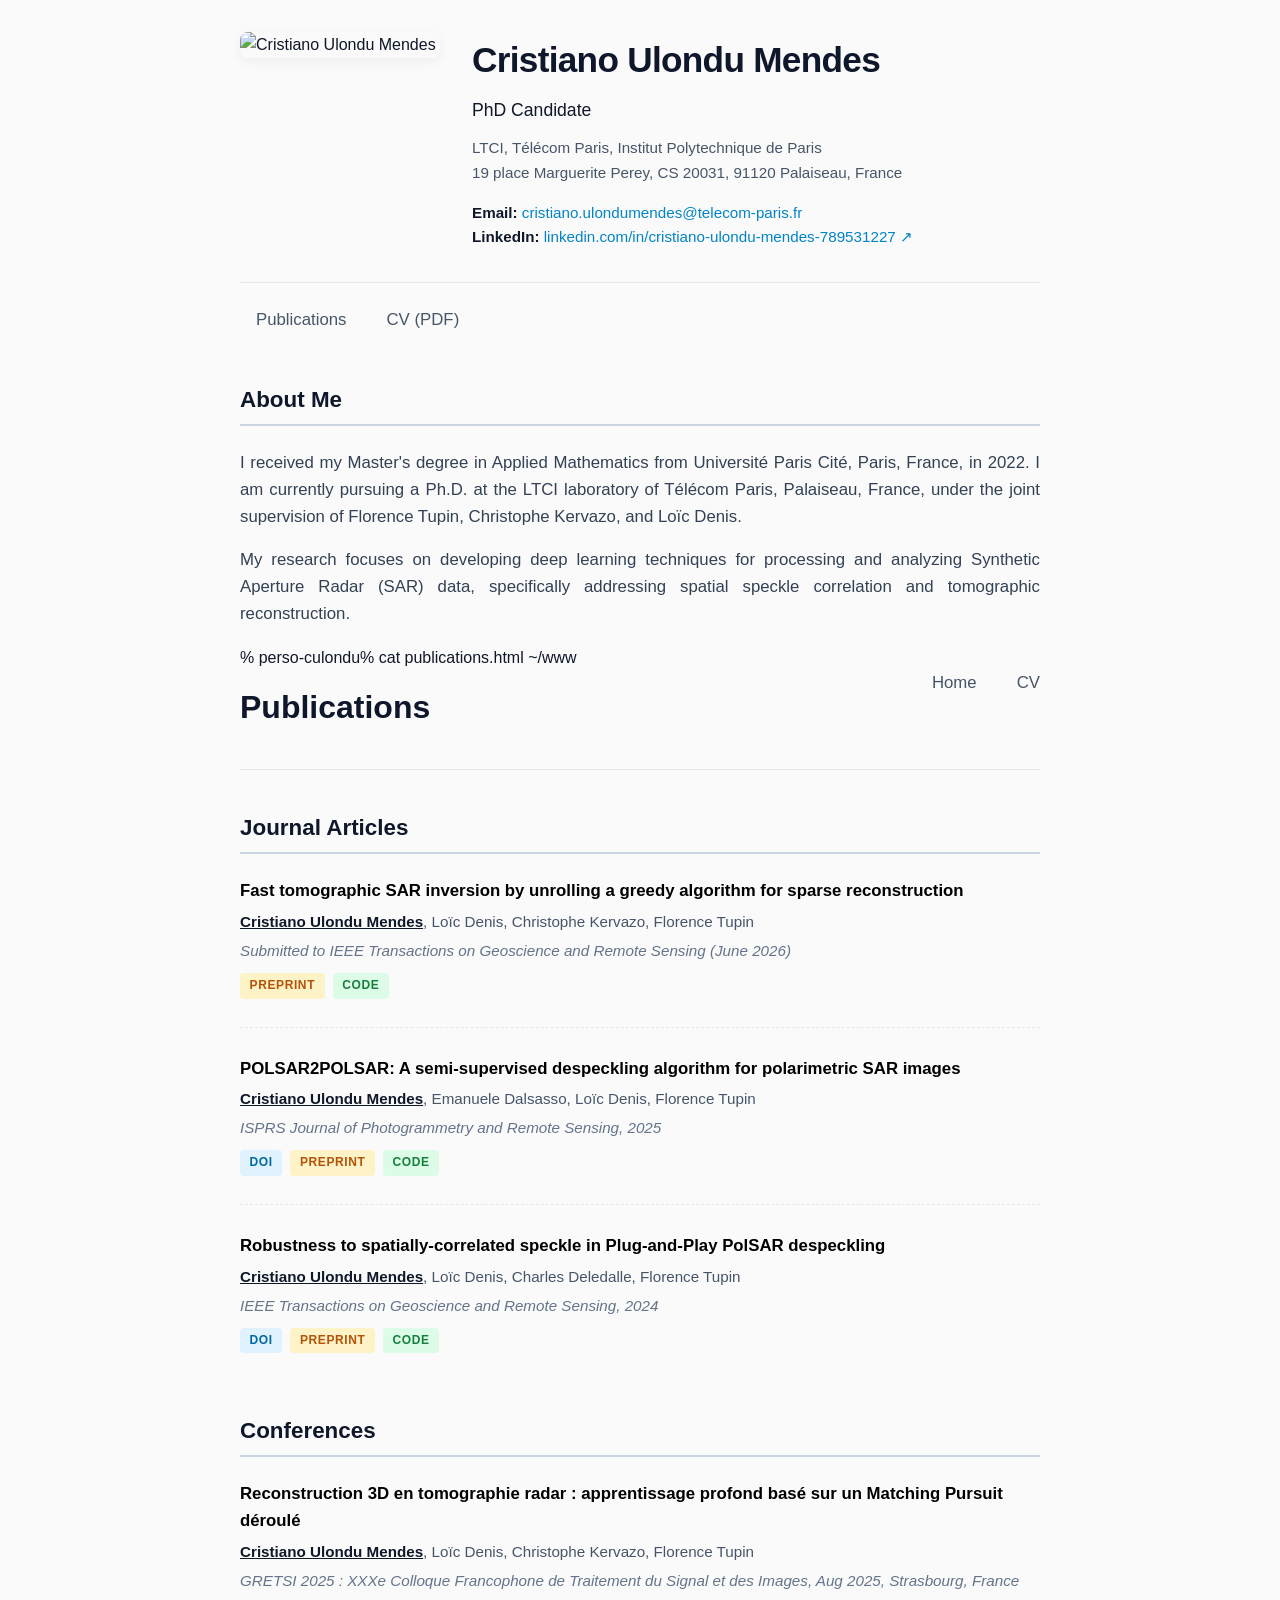
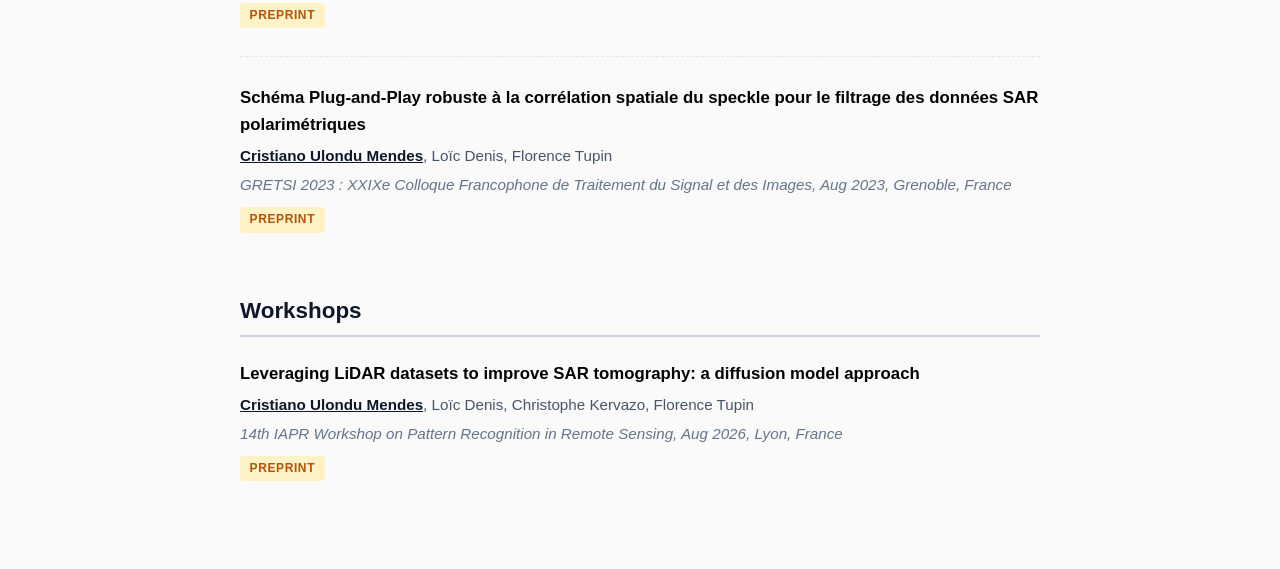
==== publications.html @ d26ce8ee "Create publications.html for academic profile This file contains the HTML structure for the publicat" ====
<!DOCTYPE html>
<html lang="en">
<head>
  <meta charset="UTF-8">
  <meta name="viewport" content="width=device-width, initial-scale=1.0">
  <title>Cristiano Ulondu Mendes – PhD Candidate</title>
  <style>
    /* Modern Academic Minimalist Style */
    :root {
      --primary-color: #0f172a; /* Deep slate */
      --text-muted: #475569;
      --border-color: #e2e8f0;
    }

    body {
      font-family: -apple-system, BlinkMacSystemFont, "Segoe UI", Roboto, Helvetica, Arial, sans-serif;
      color: var(--primary-color);
      line-height: 1.6;
      max-width: 800px;
      margin: 0 auto;
      padding: 2rem 1rem;
      background-color: #fafafa;
    }

    /* Professional Grid Header */
    .profile-header {
      display: grid;
      grid-template-columns: 200px 1fr;
      gap: 2rem;
      align-items: start;
      border-bottom: 1px solid var(--border-color);
      padding-bottom: 2rem;
      margin-bottom: 1.5rem;
    }

    .profile-photo {
      width: 100%;
      max-width: 200px;
      height: auto;
      border-radius: 8px;
      box-shadow: 0 4px 12px rgba(0, 0, 0, 0.05);
    }

    .profile-info h1 {
      font-size: 2.2rem;
      margin: 0 0 0.5rem 0;
      font-weight: 700;
      letter-spacing: -0.02em;
    }

    .profile-info .title {
      font-size: 1.1rem;
      font-weight: 500;
      color: var(--primary-color);
      margin: 0 0 0.75rem 0;
    }

    .profile-info .affiliation {
      color: var(--text-muted);
      font-size: 0.95rem;
      margin: 0 0 1rem 0;
    }

    .profile-info .contact {
      font-size: 0.95rem;
      margin: 0;
    }

    .profile-info .contact a {
      color: #0284c7;
      text-decoration: none;
    }

    .profile-info .contact a:hover {
      text-decoration: underline;
    }

    /* Shared Navigation Structure */
    nav {
      display: flex;
      gap: 1.5rem;
      margin-bottom: 3rem;
    }

    nav a {
      color: var(--text-muted);
      text-decoration: none;
      font-weight: 500;
      font-size: 1.05rem;
    }

    nav a:hover {
      color: var(--primary-color);
      text-decoration: underline;
    }

    /* Content Sections */
    section h2 {
      font-size: 1.4rem;
      border-bottom: 2px solid #cbd5e1;
      padding-bottom: 0.4rem;
      margin-top: 0;
      margin-bottom: 1rem;
      color: var(--primary-color);
    }

    section p {
      color: #334155;
      font-size: 1.05rem;
      text-align: justify;
    }

    /* Responsive adjustments for smaller screens */
    @media (max-width: 600px) {
      .profile-header {
        grid-template-columns: 1fr;
        justify-items: center;
        text-align: center;
        gap: 1.5rem;
      }
      
      nav {
        justify-content: center;
      }
    }
  </style>
</head>
<body>

  <header class="profile-header">
    <img src="images/photo_Cristiano.jpg" alt="Cristiano Ulondu Mendes" class="profile-photo">
    
    <div class="profile-info">
      <h1>Cristiano Ulondu Mendes</h1>
      <p class="title">PhD Candidate</p>
      <p class="affiliation">
        LTCI, Télécom Paris, Institut Polytechnique de Paris<br>
        19 place Marguerite Perey, CS 20031, 91120 Palaiseau, France
      </p>
      <p class="contact">
        <strong>Email:</strong> <a href="mailto:cristiano.ulondumendes@telecom-paris.fr">cristiano.ulondumendes@telecom-paris.fr</a><br>
        <strong>LinkedIn:</strong> <a href="www.linkedin.com/in/cristiano-ulondu-mendes-789531227" target="blank" rel="noopener noreferrer">linkedin.com/in/cristiano-ulondu-mendes-789531227 ↗</a>
      </p>
    </div>
  </header>

  <nav>
    <a href="publications.html">Publications</a>
    <a href="cv.pdf" target="_blank">CV (PDF)</a>
  </nav>

  <main>
    <section>
      <h2>About Me</h2>
      <p>
        I received my Master's degree in Applied Mathematics from Université Paris Cité, Paris, France, in 2022. 
        I am currently pursuing a Ph.D. at the LTCI laboratory of Télécom Paris, Palaiseau, France, under the joint supervision of Florence Tupin, Christophe Kervazo, and Loïc Denis.
      </p>
      <p>
        My research focuses on developing deep learning techniques for processing and analyzing Synthetic Aperture Radar (SAR) data, specifically addressing spatial speckle correlation and tomographic reconstruction.
      </p>
    </section>
  </main>

</body>
</html>%                                                                                                                                                                               
perso-culondu% cat publications.html                                                                                                                                             ~/www
<!DOCTYPE html>
<html lang="en">
<head>
  <meta charset="UTF-8">
  <meta name="viewport" content="width=device-width, initial-scale=1.0">
  <title>Publications – Cristiano Ulondu Mendes</title>
  <style>
    /* Modern Academic Minimalist Style */
    :root {
      --primary-color: #0f172a; /* Deep slate */
      --text-muted: #475569;
      --bg-badge-doi: #e0f2fe;
      --text-badge-doi: #0369a1;
      --bg-badge-print: #fef3c7;
      --text-badge-print: #b45309;
      --bg-badge-code: #dcfce7;
      --text-badge-code: #15803d;
    }

    body {
      font-family: -apple-system, BlinkMacSystemFont, "Segoe UI", Roboto, Helvetica, Arial, sans-serif;
      color: var(--primary-color);
      line-height: 1.6;
      max-width: 800px;
      margin: 0 auto;
      padding: 2rem 1rem;
      background-color: #fafafa;
    }

    header {
      border-bottom: 1px solid #e2e8f0;
      padding-bottom: 1.5rem;
      margin-bottom: 2.5rem;
      display: flex;
      justify-content: space-between;
      align-items: center;
    }

    header h1 {
      font-size: 2rem;
      margin: 0;
      font-weight: 700;
    }

    nav a {
      color: var(--text-muted);
      text-decoration: none;
      margin-left: 1rem;
      font-weight: 500;
    }

    nav a:hover {
      color: var(--primary-color);
      text-decoration: underline;
    }

    section h2 {
      font-size: 1.4rem;
      border-bottom: 2px solid #cbd5e1;
      padding-bottom: 0.4rem;
      margin-top: 2rem;
      margin-bottom: 1.5rem;
      color: var(--primary-color);
    }

    .pub-list {
      list-style: none;
      padding: 0;
      margin: 0;
    }

    .pub-item {
      margin-bottom: 1.75rem;
      padding-bottom: 1.75rem;
      border-bottom: 1px dashed #e2e8f0;
    }

    .pub-item:last-child {
      border-bottom: none;
    }

    .pub-title {
      font-size: 1.05rem;
      font-weight: 600;
      color: #000;
      margin-bottom: 0.3rem;
    }

    .pub-authors {
      color: var(--text-muted);
      font-size: 0.95rem;
      margin-bottom: 0.3rem;
    }

    .pub-authors strong {
      color: var(--primary-color);
      text-decoration: underline;
    }

    .pub-venue {
      font-style: italic;
      color: #64748b;
      font-size: 0.95rem;
      margin-bottom: 0.6rem;
    }

    /* Meta Badges Styling */
    .pub-links {
      display: flex;
      gap: 0.5rem;
      flex-wrap: wrap;
      margin-top: 0.5rem;
    }

    .badge {
      display: inline-flex;
      align-items: center;
      padding: 0.2rem 0.6rem;
      border-radius: 4px;
      font-size: 0.75rem;
      font-weight: 600;
      text-decoration: none;
      text-transform: uppercase;
      letter-spacing: 0.05em;
      transition: opacity 0.2s ease;
    }

    .badge:hover {
      opacity: 0.8;
    }

    .badge-doi { background-color: var(--bg-badge-doi); color: var(--text-badge-doi); }
    .badge-preprint { background-color: var(--bg-badge-print); color: var(--text-badge-print); }
    .badge-code { background-color: var(--bg-badge-code); color: var(--text-badge-code); }
  </style>
</head>
<body>

  <header>
    <h1>Publications</h1>
    <nav>
      <a href="index.html">Home</a>
      <a href="cv.pdf">CV</a>
    </nav>
  </header>

  <main>
    <section>
      <h2>Journal Articles</h2>
      <ul class="pub-list">

        <li class="pub-item">
          <div class="pub-title">Fast tomographic SAR inversion by unrolling a greedy algorithm for sparse reconstruction</div>
          <div class="pub-authors"><strong>Cristiano Ulondu Mendes</strong>, Loïc Denis, Christophe Kervazo, Florence Tupin</div>
          <div class="pub-venue">Submitted to IEEE Transactions on Geoscience and Remote Sensing (June 2026)</div>
          <div class="pub-links">
            <a href="https://hal.science/hal-05609504" class="badge badge-preprint">Preprint</a>
            <a href="https://gitlab.telecom-paris.fr/ring/off-grid-tomosar.git" class="badge badge-code">Code</a>
          </div>
        </li>

        <li class="pub-item">
          <div class="pub-title">POLSAR2POLSAR: A semi-supervised despeckling algorithm for polarimetric SAR images</div>
          <div class="pub-authors"><strong>Cristiano Ulondu Mendes</strong>, Emanuele Dalsasso, Loïc Denis, Florence Tupin</div>
          <div class="pub-venue">ISPRS Journal of Photogrammetry and Remote Sensing, 2025</div>
          <div class="pub-links">
            <a href="https://doi.org/10.1016/j.isprsjprs.2025.01.008" class="badge badge-doi">DOI</a>
            <a href="https://hal.science/hal-04683566" class="badge badge-preprint">Preprint</a>
            <a href="https://gitlab.telecom-paris.fr/ring/polsar2polsar" class="badge badge-code">Code</a>
          </div>
        </li>

        <li class="pub-item">
          <div class="pub-title">Robustness to spatially-correlated speckle in Plug-and-Play PolSAR despeckling</div>
          <div class="pub-authors"><strong>Cristiano Ulondu Mendes</strong>, Loïc Denis, Charles Deledalle, Florence Tupin</div>
          <div class="pub-venue">IEEE Transactions on Geoscience and Remote Sensing, 2024</div>
          <div class="pub-links">
            <a href="https://doi.org/10.1109/TGRS.2024.3432180" class="badge badge-doi">DOI</a>
            <a href="https://telecom-paris.hal.science/hal-04159195v2" class="badge badge-preprint">Preprint</a>
            <a href="https://gitlab.telecom-paris.fr/ring/mulog-drunet" class="badge badge-code">Code</a>
          </div>
        </li>

      </ul>
    </section>

    <section>
      <h2>Conferences</h2>
      <ul class="pub-list">

        <li class="pub-item">
          <div class="pub-title">Reconstruction 3D en tomographie radar : apprentissage profond basé sur un Matching Pursuit déroulé</div>
          <div class="pub-authors"><strong>Cristiano Ulondu Mendes</strong>, Loïc Denis, Christophe Kervazo, Florence Tupin</div>
          <div class="pub-venue">GRETSI 2025 : XXXe Colloque Francophone de Traitement du Signal et des Images, Aug 2025, Strasbourg, France</div>
          <div class="pub-links">
            <a href="https://telecom-paris.hal.science/hal-05248424" class="badge badge-preprint">Preprint</a>
          </div>
        </li>
        
        <li class="pub-item">
          <div class="pub-title">Schéma Plug-and-Play robuste à la corrélation spatiale du speckle pour le filtrage des données SAR polarimétriques</div>
          <div class="pub-authors"><strong>Cristiano Ulondu Mendes</strong>, Loïc Denis, Florence Tupin</div>
          <div class="pub-venue">GRETSI 2023 : XXIXe Colloque Francophone de Traitement du Signal et des Images, Aug 2023, Grenoble, France</div>
          <div class="pub-links">
            <a href="https://telecom-paris.hal.science/hal-04152898v1" class="badge badge-preprint">Preprint</a>
          </div>
        </li>

      </ul>
    </section>

  <section>
    <h2>Workshops</h2>
    <ul class="pub-list">

        <li class="pub-item">
          <div class="pub-title">Leveraging LiDAR datasets to improve SAR tomography: a diffusion model approach</div>
          <div class="pub-authors"><strong>Cristiano Ulondu Mendes</strong>, Loïc Denis, Christophe Kervazo, Florence Tupin</div>
          <div class="pub-venue">14th IAPR Workshop on Pattern Recognition in Remote Sensing, Aug 2026, Lyon, France</div>
          <div class="pub-links">
            <a href="https://telecom-paris.hal.science/view/index/docid/5689348" class="badge badge-preprint">Preprint</a>
          </div>
        </li>
    </ul>
  <section>
  </main>

</body>
</html>
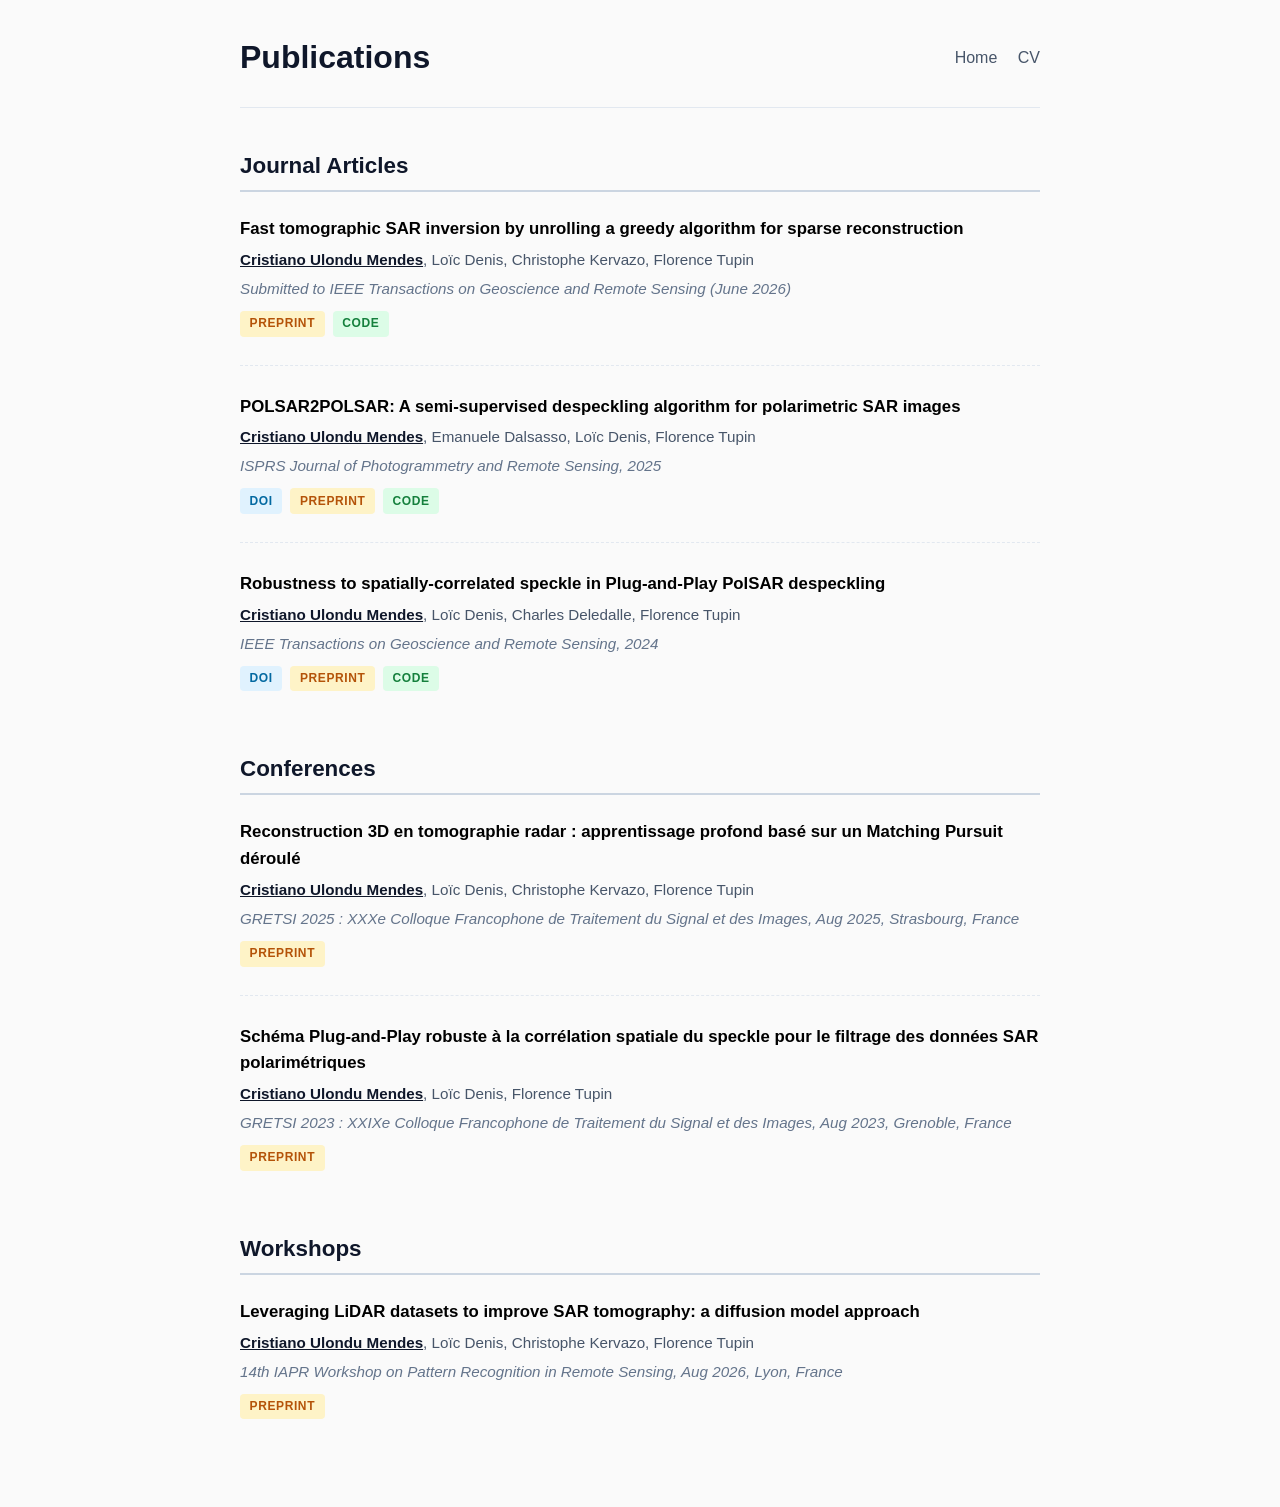
==== commit 198b0eaf: "Refactor publications.html to update title and content Updated the title of the publications page an" ====
--- a/publications.html
+++ b/publications.html
@@ -1,170 +1,3 @@
-<!DOCTYPE html>
-<html lang="en">
-<head>
-  <meta charset="UTF-8">
-  <meta name="viewport" content="width=device-width, initial-scale=1.0">
-  <title>Cristiano Ulondu Mendes – PhD Candidate</title>
-  <style>
-    /* Modern Academic Minimalist Style */
-    :root {
-      --primary-color: #0f172a; /* Deep slate */
-      --text-muted: #475569;
-      --border-color: #e2e8f0;
-    }
-
-    body {
-      font-family: -apple-system, BlinkMacSystemFont, "Segoe UI", Roboto, Helvetica, Arial, sans-serif;
-      color: var(--primary-color);
-      line-height: 1.6;
-      max-width: 800px;
-      margin: 0 auto;
-      padding: 2rem 1rem;
-      background-color: #fafafa;
-    }
-
-    /* Professional Grid Header */
-    .profile-header {
-      display: grid;
-      grid-template-columns: 200px 1fr;
-      gap: 2rem;
-      align-items: start;
-      border-bottom: 1px solid var(--border-color);
-      padding-bottom: 2rem;
-      margin-bottom: 1.5rem;
-    }
-
-    .profile-photo {
-      width: 100%;
-      max-width: 200px;
-      height: auto;
-      border-radius: 8px;
-      box-shadow: 0 4px 12px rgba(0, 0, 0, 0.05);
-    }
-
-    .profile-info h1 {
-      font-size: 2.2rem;
-      margin: 0 0 0.5rem 0;
-      font-weight: 700;
-      letter-spacing: -0.02em;
-    }
-
-    .profile-info .title {
-      font-size: 1.1rem;
-      font-weight: 500;
-      color: var(--primary-color);
-      margin: 0 0 0.75rem 0;
-    }
-
-    .profile-info .affiliation {
-      color: var(--text-muted);
-      font-size: 0.95rem;
-      margin: 0 0 1rem 0;
-    }
-
-    .profile-info .contact {
-      font-size: 0.95rem;
-      margin: 0;
-    }
-
-    .profile-info .contact a {
-      color: #0284c7;
-      text-decoration: none;
-    }
-
-    .profile-info .contact a:hover {
-      text-decoration: underline;
-    }
-
-    /* Shared Navigation Structure */
-    nav {
-      display: flex;
-      gap: 1.5rem;
-      margin-bottom: 3rem;
-    }
-
-    nav a {
-      color: var(--text-muted);
-      text-decoration: none;
-      font-weight: 500;
-      font-size: 1.05rem;
-    }
-
-    nav a:hover {
-      color: var(--primary-color);
-      text-decoration: underline;
-    }
-
-    /* Content Sections */
-    section h2 {
-      font-size: 1.4rem;
-      border-bottom: 2px solid #cbd5e1;
-      padding-bottom: 0.4rem;
-      margin-top: 0;
-      margin-bottom: 1rem;
-      color: var(--primary-color);
-    }
-
-    section p {
-      color: #334155;
-      font-size: 1.05rem;
-      text-align: justify;
-    }
-
-    /* Responsive adjustments for smaller screens */
-    @media (max-width: 600px) {
-      .profile-header {
-        grid-template-columns: 1fr;
-        justify-items: center;
-        text-align: center;
-        gap: 1.5rem;
-      }
-      
-      nav {
-        justify-content: center;
-      }
-    }
-  </style>
-</head>
-<body>
-
-  <header class="profile-header">
-    <img src="images/photo_Cristiano.jpg" alt="Cristiano Ulondu Mendes" class="profile-photo">
-    
-    <div class="profile-info">
-      <h1>Cristiano Ulondu Mendes</h1>
-      <p class="title">PhD Candidate</p>
-      <p class="affiliation">
-        LTCI, Télécom Paris, Institut Polytechnique de Paris<br>
-        19 place Marguerite Perey, CS 20031, 91120 Palaiseau, France
-      </p>
-      <p class="contact">
-        <strong>Email:</strong> <a href="mailto:cristiano.ulondumendes@telecom-paris.fr">cristiano.ulondumendes@telecom-paris.fr</a><br>
-        <strong>LinkedIn:</strong> <a href="www.linkedin.com/in/cristiano-ulondu-mendes-789531227" target="blank" rel="noopener noreferrer">linkedin.com/in/cristiano-ulondu-mendes-789531227 ↗</a>
-      </p>
-    </div>
-  </header>
-
-  <nav>
-    <a href="publications.html">Publications</a>
-    <a href="cv.pdf" target="_blank">CV (PDF)</a>
-  </nav>
-
-  <main>
-    <section>
-      <h2>About Me</h2>
-      <p>
-        I received my Master's degree in Applied Mathematics from Université Paris Cité, Paris, France, in 2022. 
-        I am currently pursuing a Ph.D. at the LTCI laboratory of Télécom Paris, Palaiseau, France, under the joint supervision of Florence Tupin, Christophe Kervazo, and Loïc Denis.
-      </p>
-      <p>
-        My research focuses on developing deep learning techniques for processing and analyzing Synthetic Aperture Radar (SAR) data, specifically addressing spatial speckle correlation and tomographic reconstruction.
-      </p>
-    </section>
-  </main>
-
-</body>
-</html>%                                                                                                                                                                               
-perso-culondu% cat publications.html                                                                                                                                             ~/www
 <!DOCTYPE html>
 <html lang="en">
 <head>
